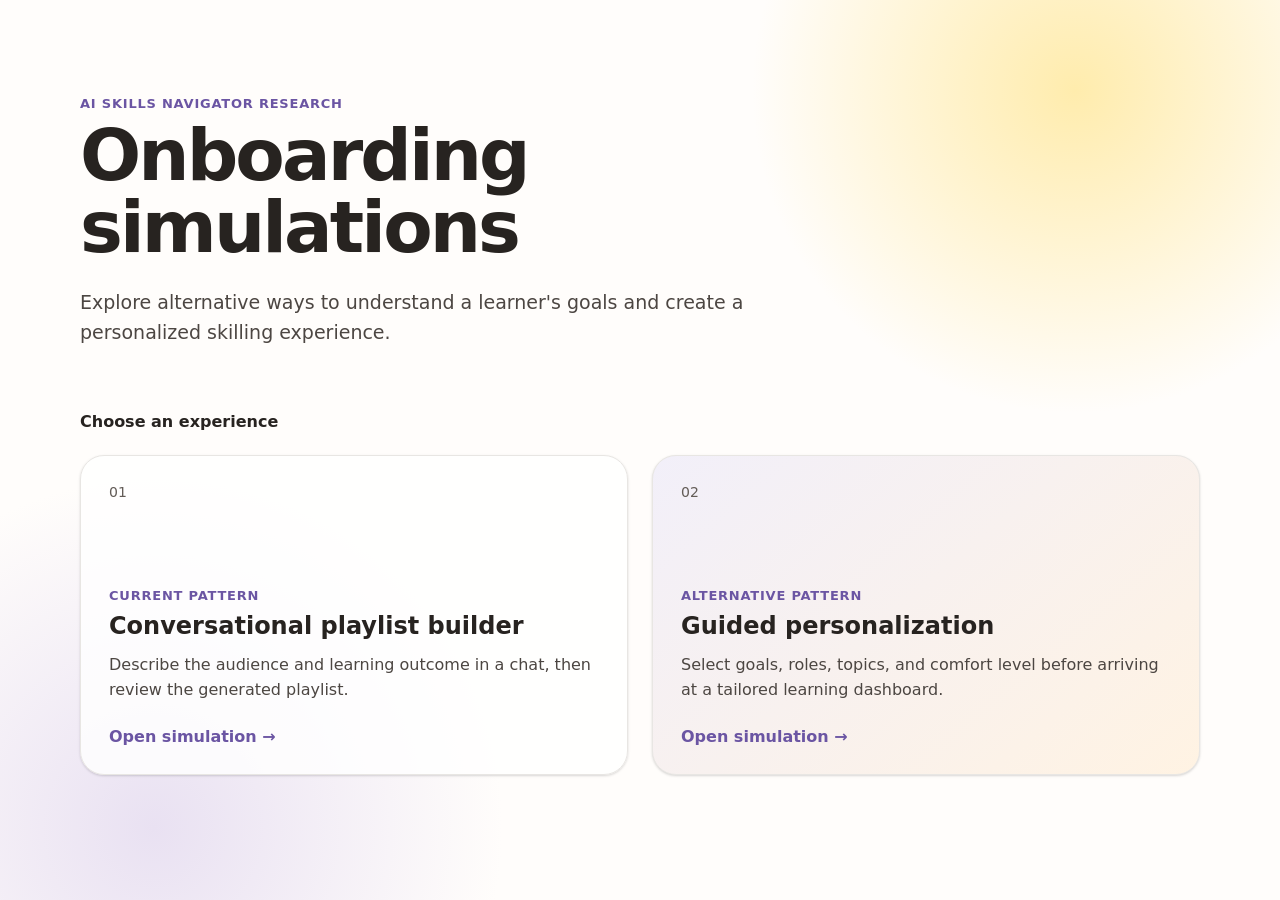
==== simulated-onboarding/index.html @ d5655e52 "Add guided onboarding simulation Co-authored-by: Copilot App <223556219+Copilot@users.noreply.github" ====
<!doctype html>
<html lang="en">
  <head>
    <meta charset="UTF-8" />
    <meta name="viewport" content="width=device-width, initial-scale=1.0" />
    <title>AI Skills Navigator onboarding simulations</title>
    <link rel="stylesheet" href="shared-theme.css" />
    <link rel="stylesheet" href="index.css" />
  </head>
  <body>
    <main>
      <header>
        <p class="eyebrow">AI Skills Navigator research</p>
        <h1>Onboarding simulations</h1>
        <p class="intro">
          Explore alternative ways to understand a learner's goals and create a personalized
          skilling experience.
        </p>
      </header>

      <section aria-labelledby="experiences-title">
        <h2 id="experiences-title">Choose an experience</h2>
        <div class="experience-grid">
          <a class="experience-card" href="ai-skills-navigator-current/">
            <span class="number">01</span>
            <div>
              <p class="pattern">Current pattern</p>
              <h3>Conversational playlist builder</h3>
              <p>Describe the audience and learning outcome in a chat, then review the generated playlist.</p>
              <span class="open-label">Open simulation <span aria-hidden="true">→</span></span>
            </div>
          </a>

          <a class="experience-card featured" href="guided-personalization/">
            <span class="number">02</span>
            <div>
              <p class="pattern">Alternative pattern</p>
              <h3>Guided personalization</h3>
              <p>Select goals, roles, topics, and comfort level before arriving at a tailored learning dashboard.</p>
              <span class="open-label">Open simulation <span aria-hidden="true">→</span></span>
            </div>
          </a>
        </div>
      </section>
    </main>
  </body>
</html>
---- simulated-onboarding/shared-theme.css ----
:root {
  --canvas: #fffdfb;
  --surface: #ffffff;
  --surface-subtle: #faf6f0;
  --surface-muted: #f1ece5;
  --border: #e8e6e3;
  --border-strong: #d1d1d1;
  --text: #272320;
  --text-secondary: #4c4642;
  --text-muted: #635c57;
  --brand: #6b55a3;
  --brand-hover: #5e4b8f;
  --brand-border: #70579c;
  --brand-soft: #d8d3ef;
  --brand-soft-strong: #cfc8ef;
  --brand-tint: #70579c1a;
  --brand-disabled: #9c93b8;
  --success: #2eaa7b;
  --success-soft: #dff6dd;
  --link: #5e4b8f;
  --danger: #c50f1f;
  --font: "Segoe Sans", "Segoe UI", system-ui, -apple-system, BlinkMacSystemFont, sans-serif;
  --shadow-card: 0 1px 3px rgb(0 0 0 / 10%), 0 1px 2px rgb(0 0 0 / 6%);
  --shadow-hover: 0 6px 12px rgb(0 0 0 / 8%), 0 0.5px 3px rgb(0 0 0 / 8%);
}
---- simulated-onboarding/index.css ----
* {
  box-sizing: border-box;
}

body {
  min-width: 320px;
  min-height: 100vh;
  margin: 0;
  color: var(--text);
  font-family: var(--font);
  background:
    radial-gradient(circle at 84% 10%, #ffecad 0, transparent 24%),
    radial-gradient(circle at 12% 92%, #e9e1f2 0, transparent 25%),
    var(--canvas);
}

main {
  width: min(100% - 48px, 1120px);
  margin-inline: auto;
  padding: 96px 0;
}

header {
  max-width: 720px;
  margin-bottom: 64px;
}

.eyebrow,
.pattern {
  margin: 0 0 8px;
  color: var(--brand);
  font-size: 13px;
  font-weight: 600;
  letter-spacing: 0.06em;
  text-transform: uppercase;
}

h1 {
  margin: 0;
  font-size: clamp(2.5rem, 7vw, 4.5rem);
  font-weight: 600;
  line-height: 1;
  letter-spacing: -0.04em;
}

.intro {
  margin: 24px 0 0;
  color: var(--text-secondary);
  font-size: 19px;
  line-height: 1.6;
}

h2 {
  margin: 0 0 24px;
  font-size: 1rem;
}

.experience-grid {
  display: grid;
  grid-template-columns: repeat(2, minmax(0, 1fr));
  gap: 24px;
}

.experience-card {
  display: grid;
  min-height: 320px;
  padding: 28px;
  color: var(--text);
  text-decoration: none;
  background: rgb(255 255 255 / 84%);
  border: 1px solid var(--border);
  border-radius: 24px;
  box-shadow: var(--shadow-card);
  transition: 180ms ease;
}

.experience-card.featured {
  background:
    linear-gradient(140deg, rgb(239 236 248 / 82%), rgb(255 239 218 / 76%)),
    var(--surface);
}

.experience-card:hover {
  border-color: var(--brand-border);
  box-shadow: var(--shadow-hover);
  transform: translateY(-2px);
}

.number {
  color: var(--text-muted);
  font-size: 14px;
}

.experience-card > div {
  align-self: end;
}

.experience-card h3 {
  margin: 0 0 12px;
  font-size: 1.5rem;
  line-height: 1.25;
}

.experience-card p:not(.pattern) {
  margin: 0 0 24px;
  color: var(--text-secondary);
  line-height: 1.55;
}

.open-label {
  color: var(--brand);
  font-weight: 600;
}

a:focus-visible {
  outline: 3px solid var(--brand-border);
  outline-offset: 3px;
}

@media (max-width: 720px) {
  main {
    width: min(100% - 32px, 1120px);
    padding: 56px 0;
  }

  header {
    margin-bottom: 44px;
  }

  .experience-grid {
    grid-template-columns: 1fr;
  }

  .experience-card {
    min-height: 280px;
  }
}
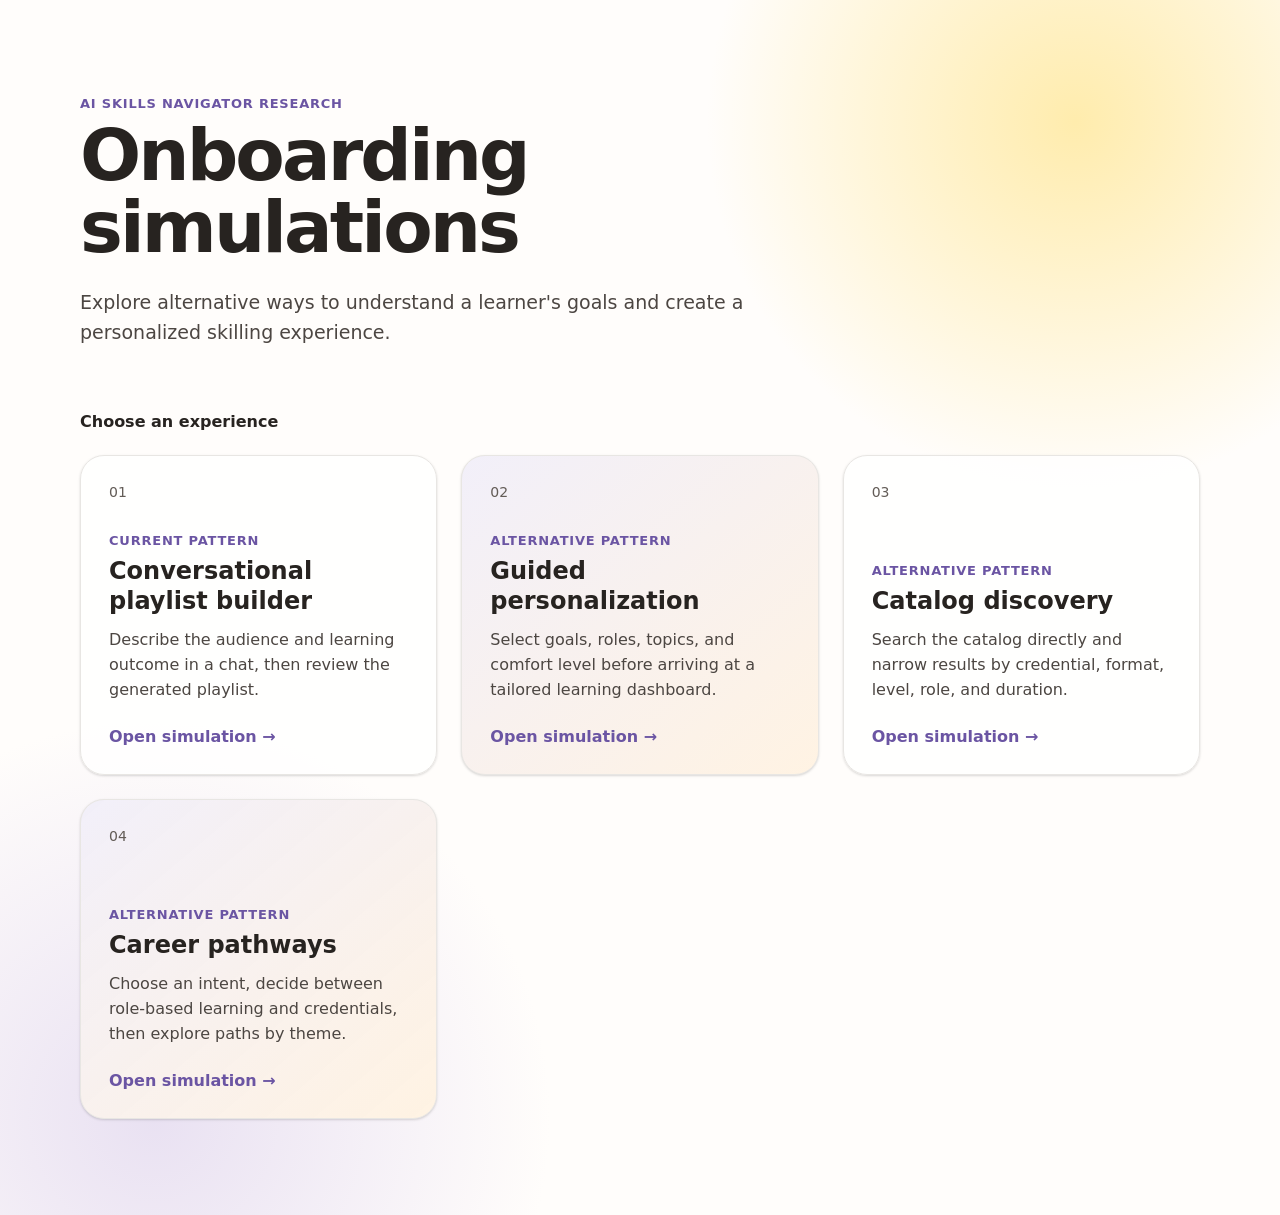
==== commit 777cd732: "Add catalog and career pathway simulations Co-authored-by: Copilot App <223556219+Copilot@users.nore" ====
--- a/simulated-onboarding/index.html
+++ b/simulated-onboarding/index.html
@@ -40,6 +40,26 @@
               <span class="open-label">Open simulation <span aria-hidden="true">→</span></span>
             </div>
           </a>
+
+          <a class="experience-card" href="catalog-discovery/">
+            <span class="number">03</span>
+            <div>
+              <p class="pattern">Alternative pattern</p>
+              <h3>Catalog discovery</h3>
+              <p>Search the catalog directly and narrow results by credential, format, level, role, and duration.</p>
+              <span class="open-label">Open simulation <span aria-hidden="true">→</span></span>
+            </div>
+          </a>
+
+          <a class="experience-card featured" href="career-pathways/">
+            <span class="number">04</span>
+            <div>
+              <p class="pattern">Alternative pattern</p>
+              <h3>Career pathways</h3>
+              <p>Choose an intent, decide between role-based learning and credentials, then explore paths by theme.</p>
+              <span class="open-label">Open simulation <span aria-hidden="true">→</span></span>
+            </div>
+          </a>
         </div>
       </section>
     </main>
--- a/simulated-onboarding/index.css
+++ b/simulated-onboarding/index.css
@@ -57,7 +57,7 @@
 
 .experience-grid {
   display: grid;
-  grid-template-columns: repeat(2, minmax(0, 1fr));
+  grid-template-columns: repeat(auto-fit, minmax(280px, 1fr));
   gap: 24px;
 }
 
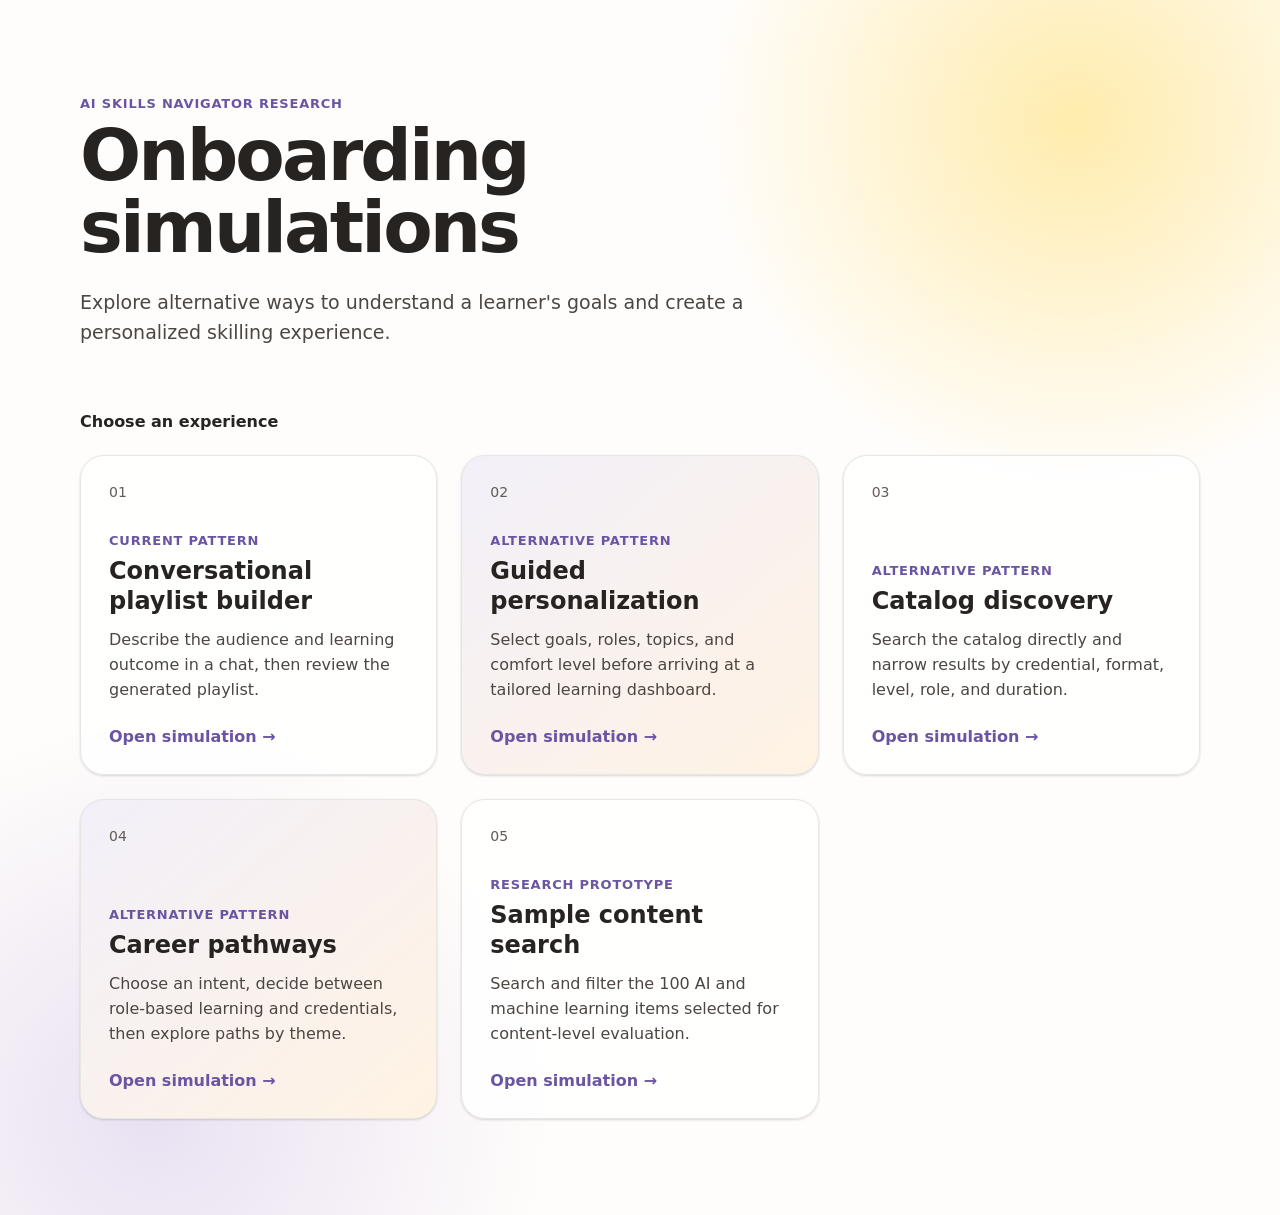
==== commit b466d746: "Add sample content search experience Co-authored-by: Copilot App <223556219+Copilot@users.noreply.gi" ====
--- a/simulated-onboarding/index.html
+++ b/simulated-onboarding/index.html
@@ -60,6 +60,16 @@
               <span class="open-label">Open simulation <span aria-hidden="true">→</span></span>
             </div>
           </a>
+
+          <a class="experience-card" href="sample-content-search/">
+            <span class="number">05</span>
+            <div>
+              <p class="pattern">Research prototype</p>
+              <h3>Sample content search</h3>
+              <p>Search and filter the 100 AI and machine learning items selected for content-level evaluation.</p>
+              <span class="open-label">Open simulation <span aria-hidden="true">→</span></span>
+            </div>
+          </a>
         </div>
       </section>
     </main>
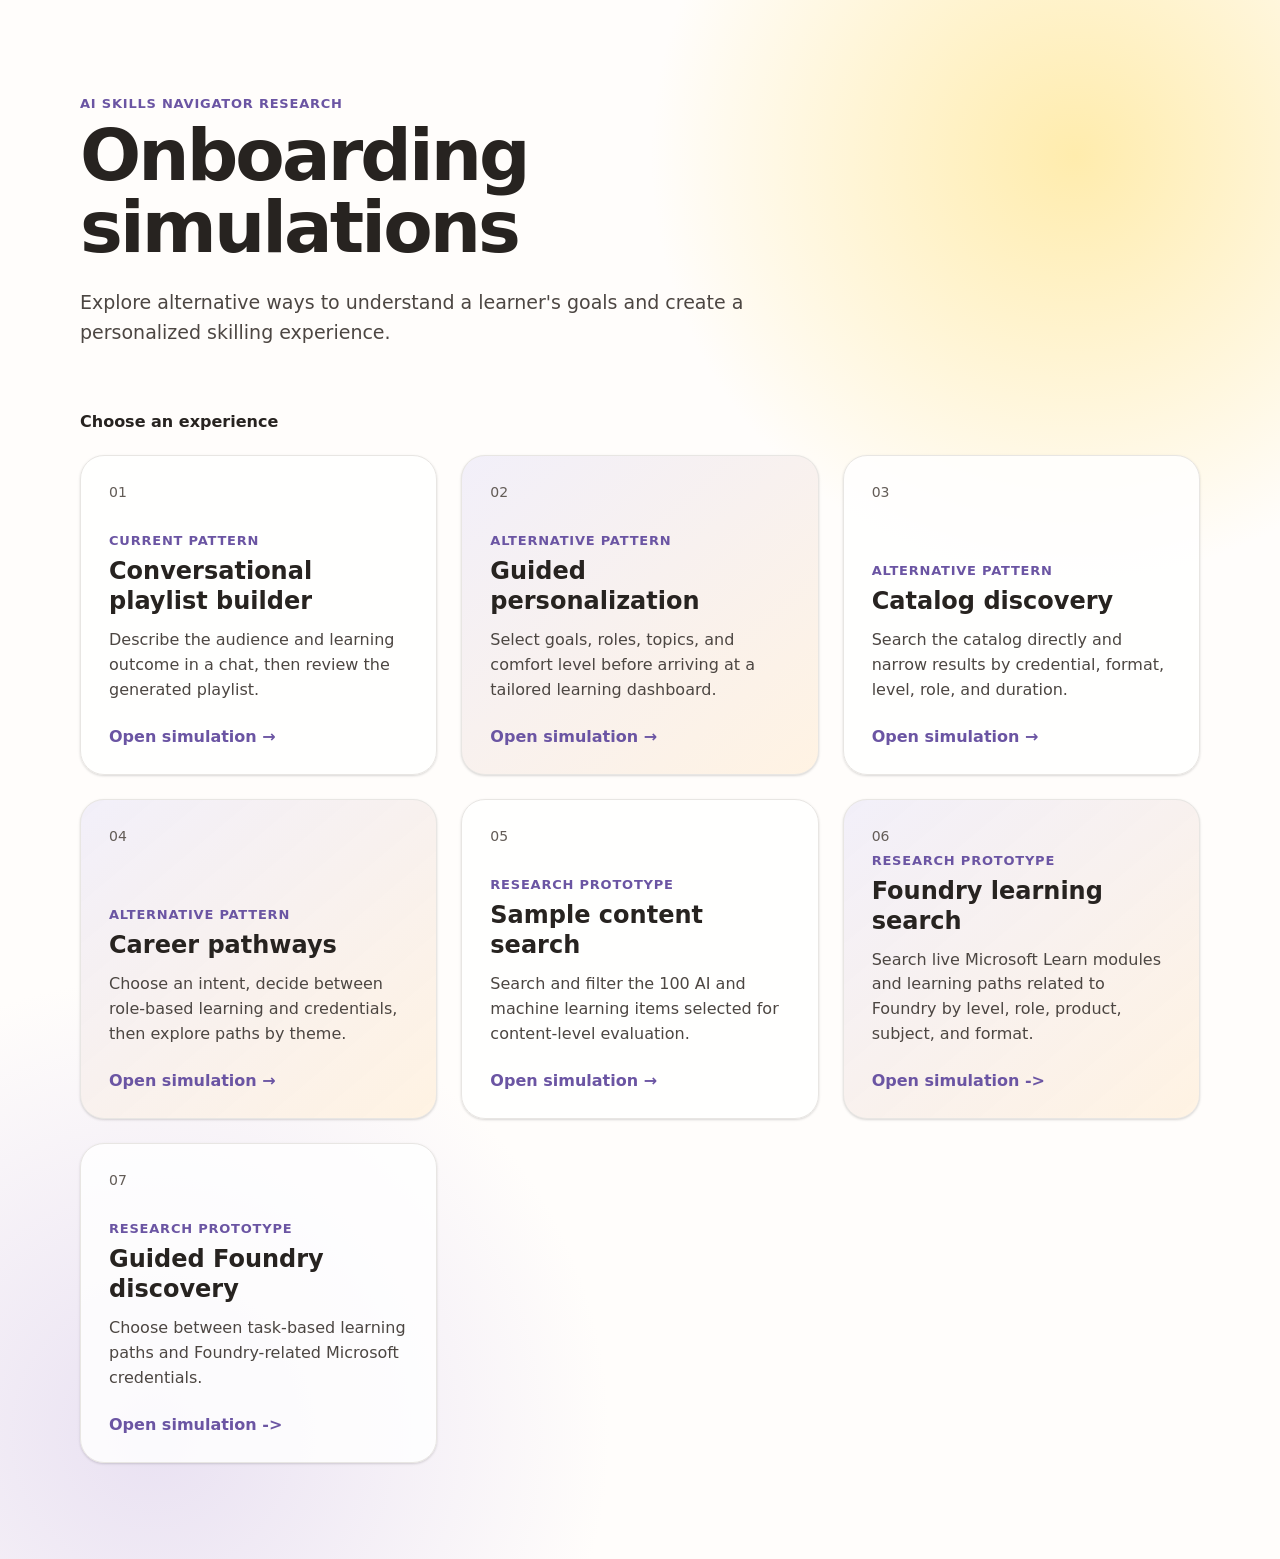
==== commit 8f514020: "Add Foundry learning discovery simulations Co-authored-by: Copilot App <223556219+Copilot@users.nore" ====
--- a/simulated-onboarding/index.html
+++ b/simulated-onboarding/index.html
@@ -70,6 +70,26 @@
               <span class="open-label">Open simulation <span aria-hidden="true">→</span></span>
             </div>
           </a>
+
+          <a class="experience-card featured" href="foundry-module-search/">
+            <span class="number">06</span>
+            <div>
+              <p class="pattern">Research prototype</p>
+              <h3>Foundry learning search</h3>
+              <p>Search live Microsoft Learn modules and learning paths related to Foundry by level, role, product, subject, and format.</p>
+              <span class="open-label">Open simulation <span aria-hidden="true">-&gt;</span></span>
+            </div>
+          </a>
+
+          <a class="experience-card" href="foundry-guided-discovery/">
+            <span class="number">07</span>
+            <div>
+              <p class="pattern">Research prototype</p>
+              <h3>Guided Foundry discovery</h3>
+              <p>Choose between task-based learning paths and Foundry-related Microsoft credentials.</p>
+              <span class="open-label">Open simulation <span aria-hidden="true">-&gt;</span></span>
+            </div>
+          </a>
         </div>
       </section>
     </main>
